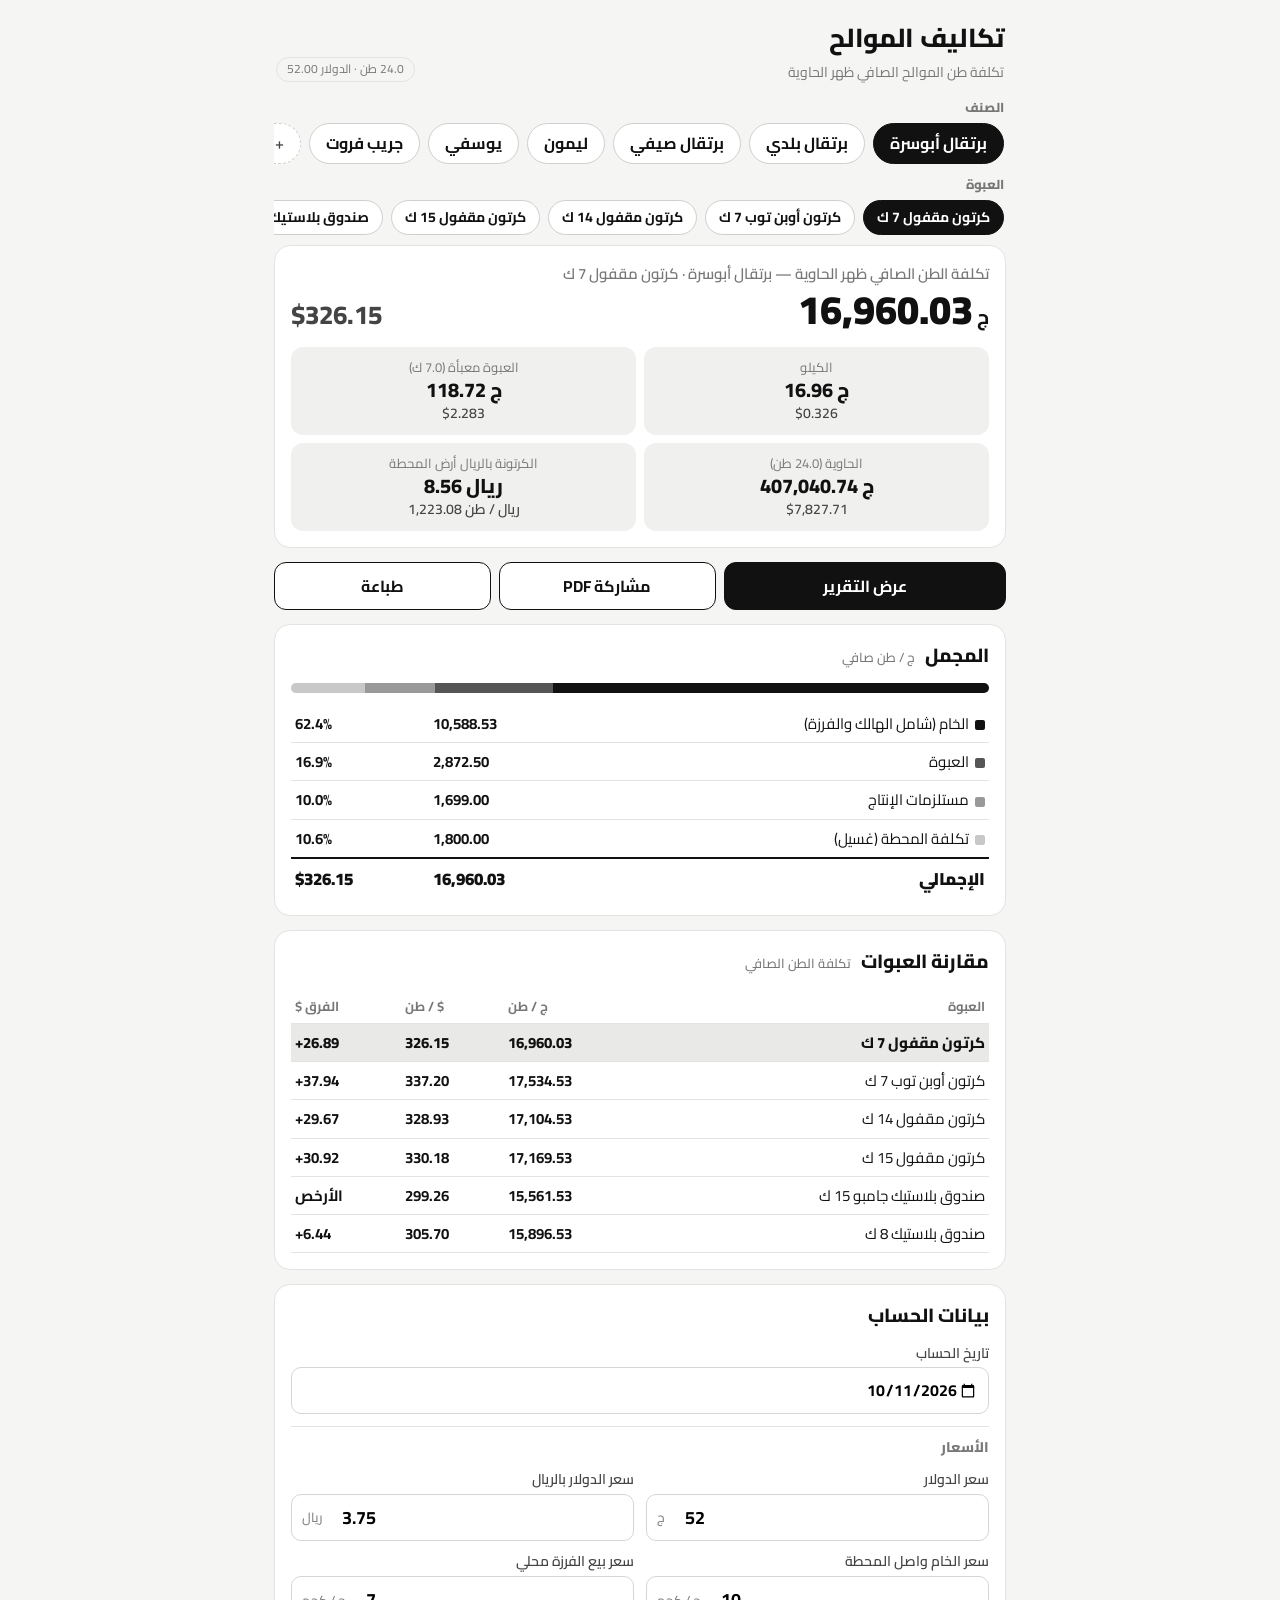
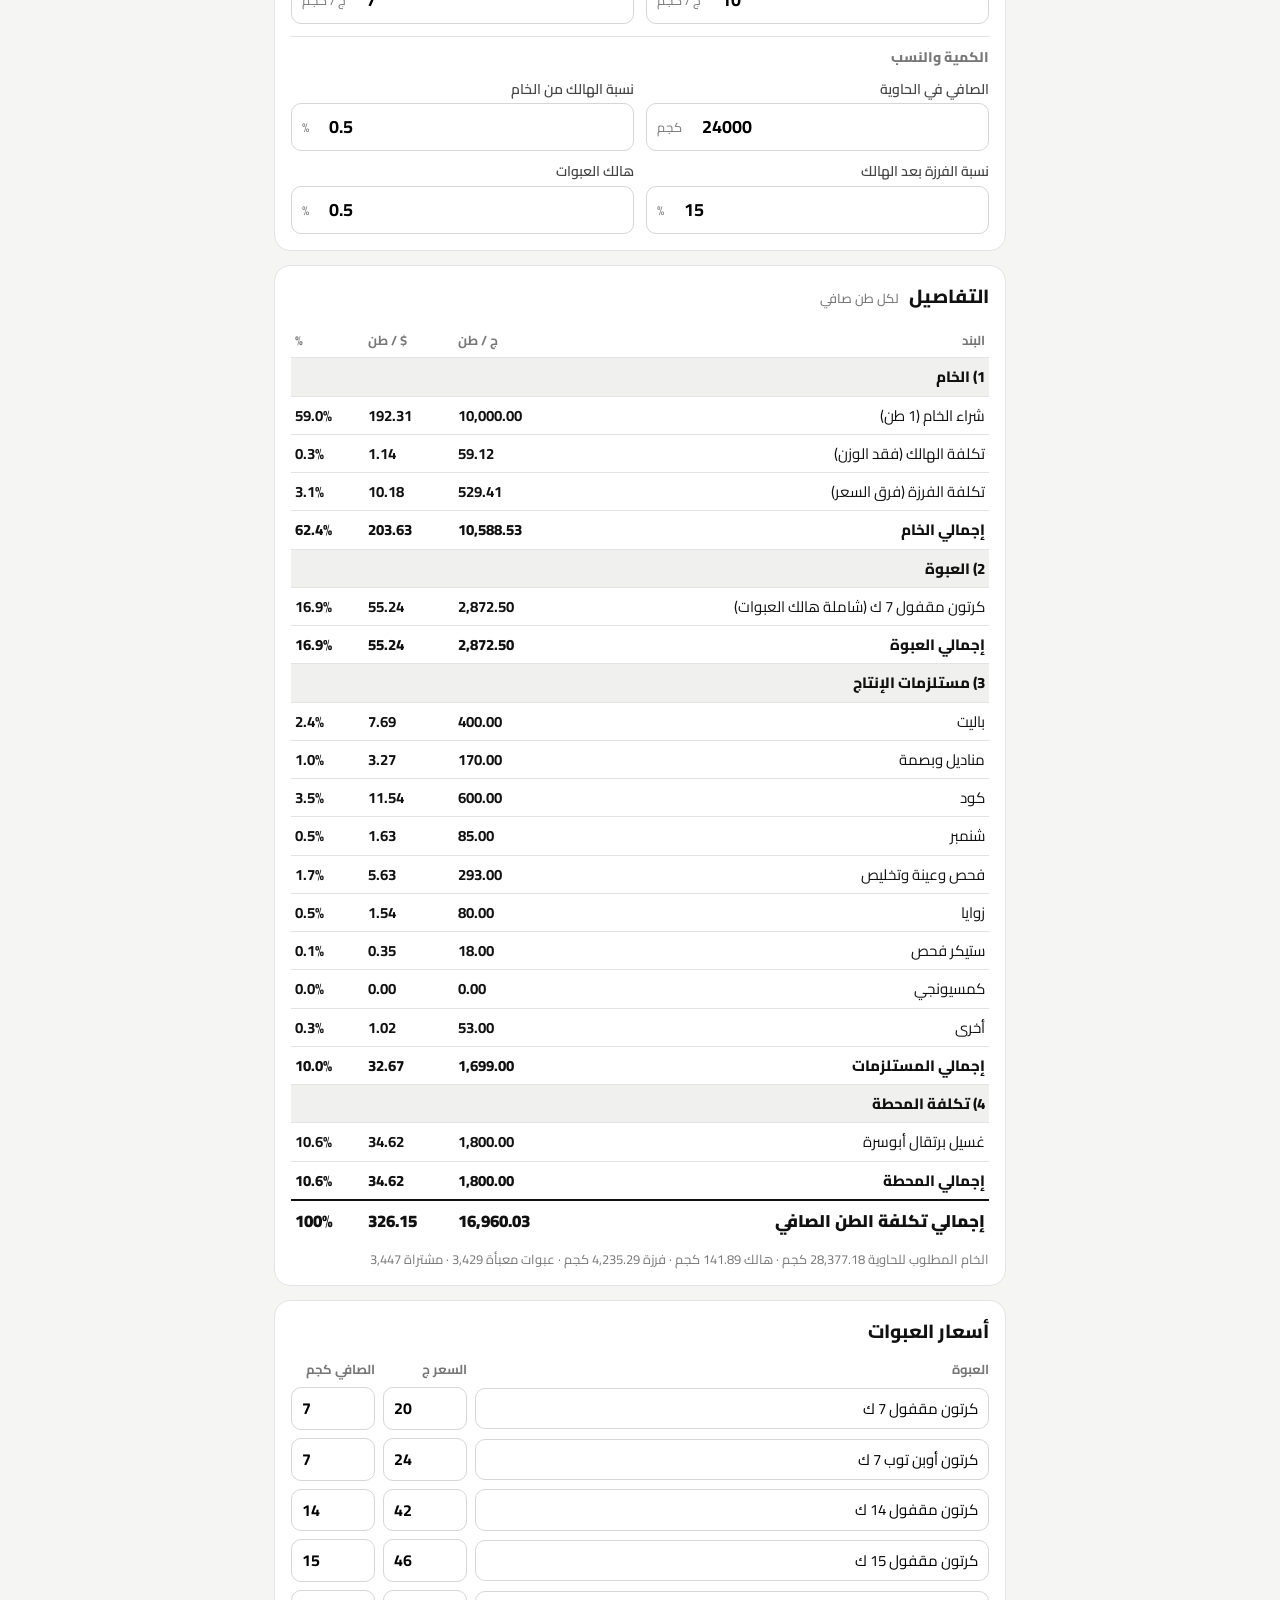
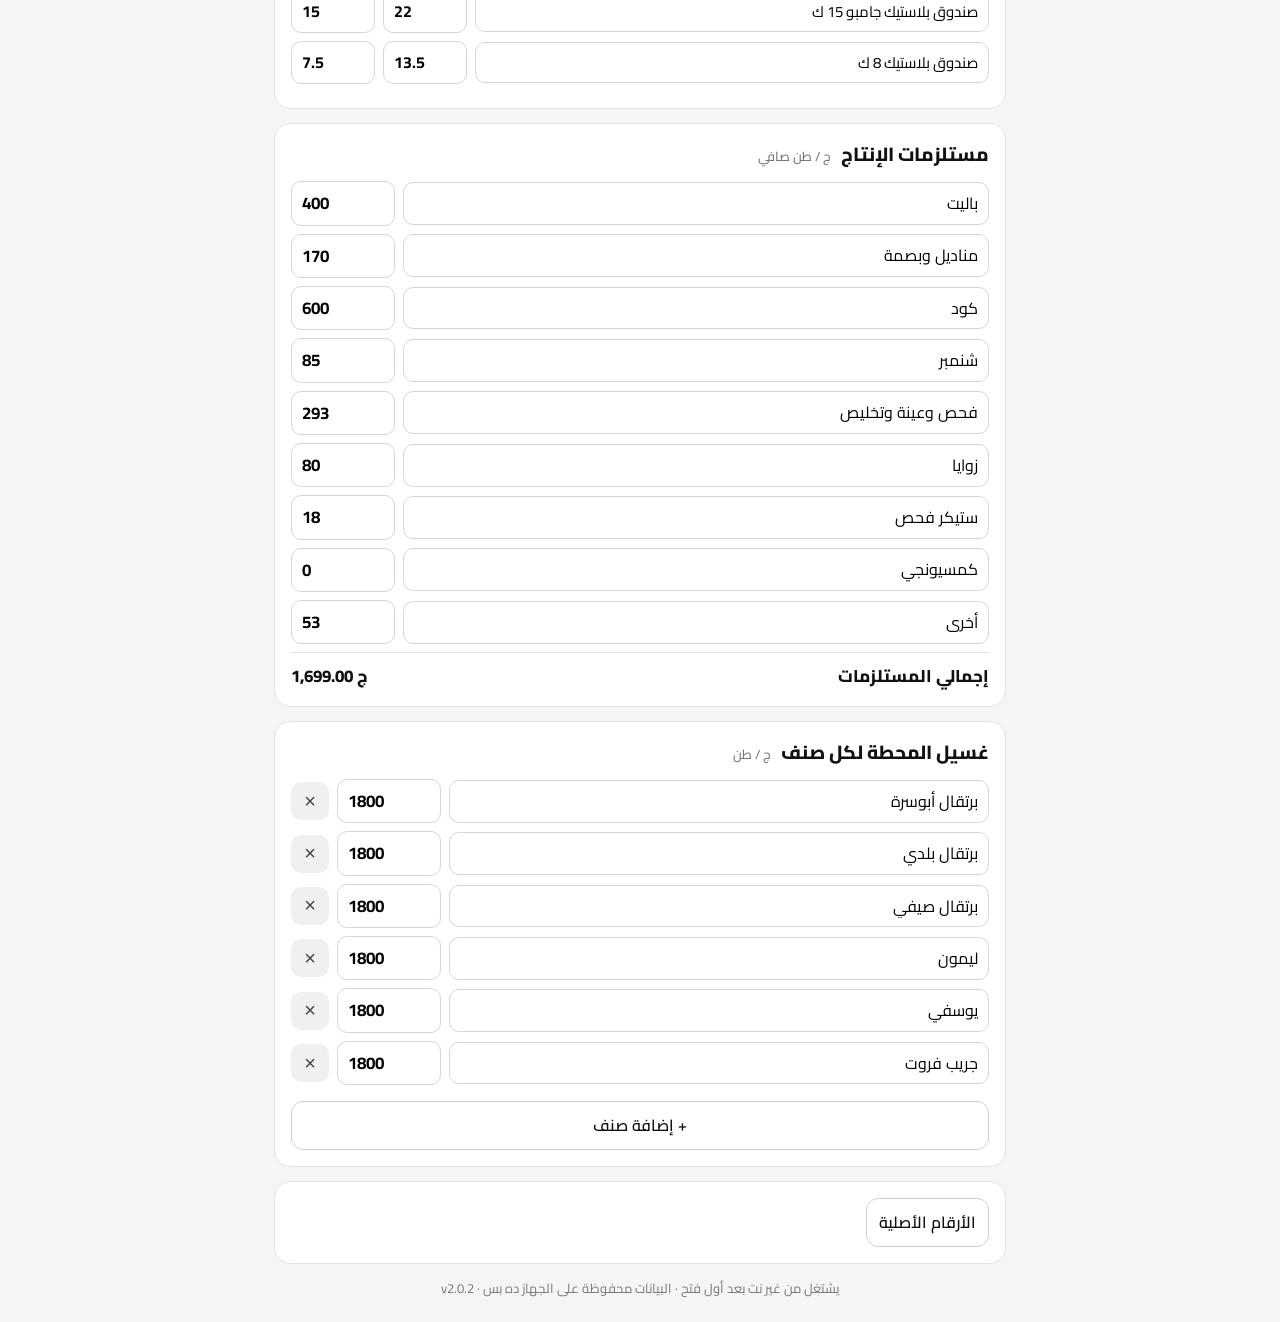
==== index.src.html @ 88e3a134 "v2.0.2: inline CSS+Cairo font in index.html so offline PDF keeps layout; keep invalid entries visibl" ====
<!doctype html>
<html lang="ar" dir="rtl">
<head>
<meta charset="utf-8">
<meta name="viewport" content="width=device-width,initial-scale=1,viewport-fit=cover">
<meta name="robots" content="noindex,nofollow">
<title>تكاليف الموالح</title>
<meta name="theme-color" content="#111111">
<meta name="apple-mobile-web-app-capable" content="yes">
<meta name="mobile-web-app-capable" content="yes">
<meta name="apple-mobile-web-app-status-bar-style" content="black">
<meta name="apple-mobile-web-app-title" content="تكاليف الموالح">
<link rel="manifest" href="manifest.webmanifest">
<link rel="apple-touch-icon" href="icon-180.png">
<link rel="icon" href="icon-192.png">
<link rel="stylesheet" href="style.css">
</head>
<body>
<div id="app">
 <header class="top">
  <div class="brand"><h1>تكاليف الموالح</h1><span class="sub">تكلفة طن الموالح الصافي ظهر الحاوية</span></div>
  <div class="tr"><span id="net" class="net"></span><span id="ls" class="ls"></span></div>
 </header>
 <div class="lblrow">الصنف</div>
 <nav id="vars" class="vars" aria-label="الصنف"></nav>
 <div class="lblrow">العبوة</div>
 <nav id="pkgs" class="vars" aria-label="العبوة"></nav>
 <div id="notice" class="notice" hidden></div>
 <section class="card sum" id="sum"></section>
 <div class="actions">
  <button class="btn pri" id="bReport">عرض التقرير</button>
  <button class="btn" id="bShare">مشاركة PDF</button>
  <button class="btn" id="bPrint">طباعة</button>
 </div>
 <section class="card" id="mojmal"></section>
 <section class="card" id="cmp"></section>
 <section class="card">
  <h2>بيانات الحساب</h2>
  <div class="grid" id="inputs"></div>
 </section>
 <section class="card" id="detail"></section>
 <section class="card">
  <h2>أسعار العبوات</h2>
  <div id="pkt"></div>
 </section>
 <section class="card">
  <h2>مستلزمات الإنتاج <small>ج / طن صافي</small></h2>
  <div id="supt"></div>
 </section>
 <section class="card">
  <h2>غسيل المحطة لكل صنف <small>ج / طن</small></h2>
  <div id="vart"></div>
  <button class="btn ghost wide" id="bAddVar">+ إضافة صنف</button>
 </section>
 <section class="card tools">
  <button class="btn ghost" id="bReset">الأرقام الأصلية</button>
 </section>
 <footer class="foot">يشتغل من غير نت بعد أول فتح · البيانات محفوظة على الجهاز ده بس <span id="ver"></span></footer>
</div>
<div id="rep" class="rep" hidden>
 <div class="repbar">
  <button class="btn" id="rClose">رجوع</button>
  <select id="rMode" class="btn sel" aria-label="نوع التقرير"><option value="full">التقرير الكامل</option><option value="m">المجمل (صفحة)</option></select>
  <button class="btn pri" id="rShare">مشاركة PDF</button>
  <button class="btn" id="rPrint">طباعة</button>
 </div>
 <div id="pages" class="pages"></div>
</div>
<div id="busy" class="busy" hidden><div>بيجهز الـ PDF…</div></div>
<script src="core.js"></script>
<script src="app.js"></script>
<script>
if('serviceWorker' in navigator){window.addEventListener('load',function(){navigator.serviceWorker.register('sw.js').then(function(r){r.update&&r.update();setInterval(function(){r.update()},3600000)});var had=!!navigator.serviceWorker.controller;navigator.serviceWorker.addEventListener('controllerchange',function(){if(had&&!window.__rl){window.__rl=1;location.reload()}})})}
</script>
</body>
</html>
---- style.css ----
[hidden]{display:none!important}
@font-face{font-family:'Cairo';font-style:normal;font-weight:200 1000;font-display:swap;src:url(fonts/cairo-arabic.woff2) format('woff2');unicode-range:U+0600-06FF,U+0750-077F,U+0870-08FF,U+200C-200E,U+2010-2011,U+204F,U+2E41,U+FB50-FDFF,U+FE70-FEFC}
@font-face{font-family:'Cairo';font-style:normal;font-weight:200 1000;font-display:swap;src:url(fonts/cairo-latin-ext.woff2) format('woff2');unicode-range:U+0100-02BA,U+02BD-02C5,U+02C7-02CC,U+02CE-02D7,U+02DD-02FF,U+1E00-1EFF,U+20A0-20AB,U+20AD-20C4,U+A720-A7FF}
@font-face{font-family:'Cairo';font-style:normal;font-weight:200 1000;font-display:swap;src:url(fonts/cairo-latin.woff2) format('woff2');unicode-range:U+0000-00FF,U+0131,U+0152-0153,U+02BB-02BC,U+02C6,U+02DA,U+02DC,U+2000-206F,U+20AC,U+2122,U+2212,U+2215,U+FEFF,U+FFFD}
:root{--ink:#111;--ink2:#444;--mut:#777;--line:#e3e3e3;--bg:#f5f5f4;--card:#fff;--soft:#f0f0ef}
*{box-sizing:border-box;-webkit-tap-highlight-color:transparent}
html,body{margin:0;background:var(--bg);color:var(--ink);font-family:'Cairo',system-ui,sans-serif;font-size:17px;line-height:1.55}
#app{max-width:760px;margin:0 auto;padding:calc(env(safe-area-inset-top) + 10px) 14px calc(env(safe-area-inset-bottom) + 24px)}
.num,.v{font-variant-numeric:tabular-nums;direction:ltr;unicode-bidi:isolate}
.top{display:flex;align-items:flex-end;justify-content:space-between;gap:10px;padding:8px 2px 12px}
.top h1{margin:0;font-size:26px;font-weight:800;letter-spacing:-.3px}.top .sub{color:var(--mut);font-size:14px}
.net{font-size:12px;color:var(--mut);border:1px solid var(--line);border-radius:20px;padding:2px 10px;white-space:nowrap}
.vars{display:flex;gap:8px;overflow-x:auto;padding:2px 2px 10px;scrollbar-width:none}.vars::-webkit-scrollbar{display:none}
.chip{flex:0 0 auto;border:1.5px solid #cfcfcf;background:#fff;color:var(--ink);border-radius:999px;padding:7px 16px;font:inherit;font-size:16px;font-weight:700}
.chip.on{background:var(--ink);border-color:var(--ink);color:#fff}.chip.add{border-style:dashed;color:var(--ink2);font-weight:600}
.notice{background:#f0f0ef;border:1.5px solid #888;color:#111;border-radius:12px;padding:10px 14px;font-size:15px;margin-bottom:12px}
.card{background:var(--card);border:1px solid var(--line);border-radius:16px;padding:16px;margin-bottom:14px}
.card h2{margin:0 0 12px;font-size:19px;font-weight:800}.card h2 small{font-weight:500;color:var(--mut);font-size:13px;margin-inline-start:6px}
.sum .lbl{color:var(--mut);font-size:15px;font-weight:600}
.sum .big{display:flex;align-items:baseline;justify-content:space-between;gap:8px;flex-wrap:wrap;margin:2px 0 12px}
.sum .egp{font-size:40px;font-weight:900;line-height:1.1}.sum .egp i{font-style:normal;font-size:20px;font-weight:700;margin-inline-start:4px}
.sum .usd{font-size:26px;font-weight:800;color:var(--ink2)}
.kpis{display:grid;grid-template-columns:repeat(3,minmax(0,1fr));gap:8px}
.kpi{background:var(--soft);border-radius:12px;padding:10px 8px;text-align:center}
.kpi b{display:block;font-size:20px;font-weight:800;line-height:1.3}.kpi span{display:block;font-size:13px;color:var(--mut)}.kpi em{display:block;font-style:normal;font-size:14px;color:var(--ink2);font-weight:600}
.actions{display:grid;grid-template-columns:1.3fr 1fr 1fr;gap:8px;margin-bottom:14px}
.btn{font:inherit;font-size:16px;font-weight:700;border:1.5px solid var(--ink);background:#fff;color:var(--ink);border-radius:12px;padding:11px 12px;cursor:pointer}
.btn.pri{background:var(--ink);color:#fff}.btn.ghost{border-color:#cfcfcf;font-weight:600}.btn.wide{width:100%;margin-top:8px}.btn.danger{color:#111;border-color:#111;border-style:dashed}
.grid{display:grid;grid-template-columns:minmax(0,1fr) minmax(0,1fr);gap:10px 12px}
.f label{display:block;font-size:14px;color:var(--ink2);font-weight:600;margin-bottom:3px}
.f .in{display:flex;align-items:center;border:1.5px solid #d6d6d6;border-radius:10px;background:#fff;overflow:hidden}
.f .in:focus-within{border-color:var(--ink)}
.f input{flex:1;min-width:0;width:100%;border:0;outline:0;font:inherit;font-size:18px;font-weight:700;padding:9px 10px;background:transparent;text-align:left;direction:ltr}
.f input.txt{text-align:right;direction:rtl;font-size:16px}
.f .u{color:var(--mut);font-size:13px;padding:0 10px;white-space:nowrap}
.f.full{grid-column:1/-1}.f .hint{font-size:12.5px;color:var(--mut);margin-top:2px}
.sec{grid-column:1/-1;font-size:14px;font-weight:800;color:var(--mut);border-top:1px solid var(--line);padding-top:10px;margin-top:2px}
.sup{display:grid;grid-template-columns:minmax(0,1fr) 104px 38px;gap:8px;align-items:center;margin-bottom:8px}
.sup input{font:inherit;border:1.5px solid #d6d6d6;border-radius:10px;padding:8px 10px;font-size:16px;min-width:0;outline:0}
.sup input:focus{border-color:var(--ink)}.sup input.v{font-weight:700;text-align:left;direction:ltr;font-size:17px}
.sup .x{border:0;background:var(--soft);border-radius:10px;height:38px;font-size:20px;color:var(--ink2);cursor:pointer}
.suptot{display:flex;justify-content:space-between;font-weight:800;border-top:1px solid var(--line);padding-top:10px;margin-top:4px}
.bk table{width:100%;border-collapse:collapse;font-size:15px}.bk td{padding:7px 4px;border-bottom:1px solid var(--line)}.bk td.v{text-align:left;font-weight:700;white-space:nowrap}
.bk tr.g td{font-weight:800;background:var(--soft)}.bk tr.t td{font-weight:900;font-size:17px;border-bottom:0;border-top:2px solid var(--ink)}
.bar{height:10px;border-radius:6px;background:#e7e7e7;overflow:hidden;display:flex;margin:4px 0 12px}.bar i{display:block;height:100%;background:#222}.bar i+i{background:#9a9a9a}
.tools{display:flex;flex-wrap:wrap;gap:8px}
.foot{color:var(--mut);font-size:13px;text-align:center;margin-top:6px}
/* report */
.rep{position:fixed;inset:0;background:#d9d9d7;overflow:auto;z-index:20;-webkit-overflow-scrolling:touch}
.repbar{position:sticky;top:0;z-index:2;display:flex;gap:8px;padding:calc(env(safe-area-inset-top) + 8px) 12px 8px;background:rgba(245,245,244,.96);border-bottom:1px solid var(--line)}
.repbar .btn{flex:1;padding:9px}
.pages{padding:14px 0 40px;display:flex;flex-direction:column;align-items:center;gap:14px}
.pagewrap{width:calc(100vw - 20px);max-width:794px;overflow:hidden}
.page{width:794px;height:1123px;background:#fff;color:#111;padding:36px 44px 50px;position:relative;transform-origin:top right;box-shadow:0 2px 10px rgba(0,0,0,.12);font-size:15px;line-height:1.5;overflow:hidden}
.page .ph{display:flex;justify-content:space-between;align-items:flex-start;border-bottom:2.5px solid #111;padding-bottom:8px;margin-bottom:6px}
.page .ph h1{margin:0;font-size:21px;font-weight:900;line-height:1.35}.page .ph .meta{font-size:14px;color:#555;margin-top:2px}
.page .ph .tag{font-size:12px;color:#555;border:1px solid #bbb;border-radius:14px;padding:2px 10px;white-space:nowrap}
.page h3{font-size:15px;font-weight:800;margin:10px 0 6px;color:#111;display:flex;align-items:center;gap:8px}.page h3:after{content:'';flex:1;height:1px;background:#ddd}
.rsum{display:grid;grid-template-columns:1.25fr 1fr 1fr 1fr;gap:10px}
.rsum .m{border:1px solid #ddd;border-radius:10px;padding:7px 12px}.rsum .m.main{background:#111;color:#fff;border-color:#111}
.rsum .m span{display:block;font-size:12.5px;color:#666;font-weight:600}.rsum .m.main span{color:#ccc}
.rsum .m b{display:block;font-size:21px;font-weight:900;line-height:1.25}.rsum .m.main b{font-size:27px}
.rsum .m em{display:block;font-style:normal;font-size:14px;font-weight:700;color:#444}.rsum .m.main em{color:#ddd;font-size:16px}
.rgrp{display:grid;grid-template-columns:1fr 1fr 1fr;gap:10px}.rgrp .m{border:1px solid #ddd;border-radius:10px;padding:8px 12px}
.rgrp .m span{font-size:13px;color:#666;font-weight:700}.rgrp .m b{display:block;font-size:19px;font-weight:900}.rgrp .m em{font-style:normal;font-size:13px;color:#444;font-weight:600}
.rgrp .m.t{background:#f1f1f0}
.rt{width:100%;border-collapse:collapse;font-size:13px}
.rt th{background:#111;color:#fff;font-weight:700;padding:6px 6px;font-size:12.5px;text-align:center}.rt th:first-child{text-align:right}
.rt td{padding:2.5px 6px;line-height:1.45;border-bottom:1px solid #e6e6e6;text-align:center;font-variant-numeric:tabular-nums}.rt td:first-child{text-align:right}
.rt td.n{direction:ltr}.rt tr.gh td{font-weight:800;background:#f1f1f0;color:#333;font-size:13px}
.rt tr.st td{font-weight:800;border-top:1.5px solid #999;background:#fafafa}.rt tr.gt td{font-weight:900;font-size:15px;background:#111;color:#fff}
.page .note{font-size:12px;color:#555;margin-top:6px;line-height:1.5}
.page .pf{position:absolute;bottom:22px;right:48px;left:48px;font-size:11px;color:#888;display:flex;justify-content:space-between;border-top:1px solid #e4e4e4;padding-top:6px}
.mt td{vertical-align:top;padding:7px 6px}.mt td.fm{text-align:right;color:#333}.mt td.k{font-weight:700;text-align:right}
.page ul{margin:6px 0 0;padding-inline-start:18px;font-size:13.5px;color:#333}.page ul li{margin-bottom:3px}
.busy{position:fixed;inset:0;background:rgba(255,255,255,.75);display:flex;align-items:center;justify-content:center;z-index:50;font-weight:800;font-size:18px}
@media (max-width:420px){.sum .egp{font-size:36px}.kpi b{font-size:18px}.grid{gap:9px 10px}}
@media print{
 @page{size:A4;margin:0}
 html,body{background:#fff}
 #app,.repbar,.busy{display:none!important}
 .rep{position:static;display:block!important;background:#fff;overflow:visible}
 .rep[hidden]{display:block!important}
 .pages{padding:0;gap:0;display:block}
 .pagewrap{width:auto!important;max-width:none;height:auto!important;overflow:visible}
 .page{transform:none!important;box-shadow:none;width:210mm;height:296mm;page-break-after:always;break-after:page}
 .pagewrap:last-child .page{page-break-after:auto;break-after:auto}
 *{-webkit-print-color-adjust:exact;print-color-adjust:exact}
}
.page .pc{width:706px}
.ltr{direction:ltr;unicode-bidi:isolate;display:inline-block}

.f .in.bad,.sup input.bad{border:2px solid #111;background:#e6e6e6}
.err{border:2px solid #111;border-radius:12px;padding:10px 14px;font-size:15px;background:#f0f0ef}.err ul{margin:6px 0 0;padding-inline-start:20px}
body.invalid #bReport,body.invalid #bShare,body.invalid #bPrint{opacity:.45}
.emsg{font-size:13px;font-weight:700;color:#111;margin:3px 2px 6px}
/* citrus additions */
.top .tr{display:flex;flex-direction:column;align-items:flex-end;gap:3px}.ls{font-size:11.5px;color:var(--mut)}
.lblrow{font-size:13px;font-weight:800;color:var(--mut);margin:0 2px 4px}
.chip.sm{font-size:14px;padding:6px 13px}
.kpis{grid-template-columns:repeat(2,minmax(0,1fr))}
.bar i:nth-child(1){background:#111}.bar i:nth-child(2){background:#555}.bar i:nth-child(3){background:#999}.bar i:nth-child(4){background:#c8c8c8}
.sw{display:inline-block;width:10px;height:10px;border-radius:2px;margin-inline-end:6px;vertical-align:middle}.sw.s0{background:#111}.sw.s1{background:#555}.sw.s2{background:#999}.sw.s3{background:#c8c8c8}
.bk tr.h td{font-size:13px;color:var(--mut);font-weight:700}.bk tr.s td{font-weight:800;border-top:1.5px solid #999}.bk tr.sel td{background:#e9e9e8;font-weight:800}
.bk .hint{font-size:13px;color:#777;margin-top:8px}
.trow{display:grid;grid-template-columns:minmax(0,1fr) 84px 84px;gap:8px;align-items:center;margin-bottom:8px}.trow.th span{font-size:13px;color:var(--mut);font-weight:700}
.trow input{font:inherit;border:1.5px solid #d6d6d6;border-radius:10px;padding:8px 10px;font-size:15px;min-width:0;outline:0}.trow input:focus{border-color:var(--ink)}.trow input.v{font-weight:700;text-align:left;direction:ltr;font-size:16px}
.sup:not(.three){grid-template-columns:minmax(0,1fr) 104px}
.trow input.bad{border:2px solid #111;background:#e6e6e6}
.f input[type=date]{text-align:right;font-size:16px}
.repbar .sel{flex:1.2;padding:9px 6px;font-size:14px}
.rsar{display:flex;flex-wrap:wrap;align-items:baseline;gap:6px 12px;border:1px solid #ddd;border-radius:10px;padding:6px 12px;margin-top:8px;font-size:13px}
.rsar span{color:#666;font-weight:700}.rsar b{font-size:17px;font-weight:900}.rsar .sep{color:#bbb}.rsar em{font-style:normal;color:#777;font-size:12px;flex-basis:100%}
.rt tr.sel td{background:#e4e4e4;font-weight:800}.rt.q td{text-align:right}.rt.q td.n{text-align:left;font-weight:700}
.rt td.n{white-space:nowrap}
.page .rt td{padding:3px 6px}
.rsum .m small{display:block;font-size:10.5px;color:#888;font-weight:500;line-height:1.35;margin-top:2px;border-top:1px solid #eee;padding-top:2px}.rsum .m.main small{color:#bbb;border-color:#444}
.pc.p1 .rt{font-size:14.5px}.pc.p1 .rt td{padding:6px 6px}.pc.p1 .rt th{font-size:13.5px;padding:7px 6px}.pc.p1 h3{font-size:16.5px;margin:16px 0 8px}
.pc.p1 .rsum .m{padding:9px 12px}.pc.p1 .rsar{padding:9px 14px;font-size:14px}.pc.p1 .rsar b{font-size:19px}.pc.p1 .note{font-size:13px}
.rt.q td.q2{text-align:right;font-weight:700}
.page ul{list-style:none;padding-inline-start:4px}.page ul li:before{content:'•';margin-inline-end:6px;font-weight:900}
.bk td.vh{text-align:left;white-space:nowrap}
.repbar{gap:6px;padding-left:8px;padding-right:8px}.repbar .btn{font-size:14px;padding:9px 4px;white-space:nowrap}
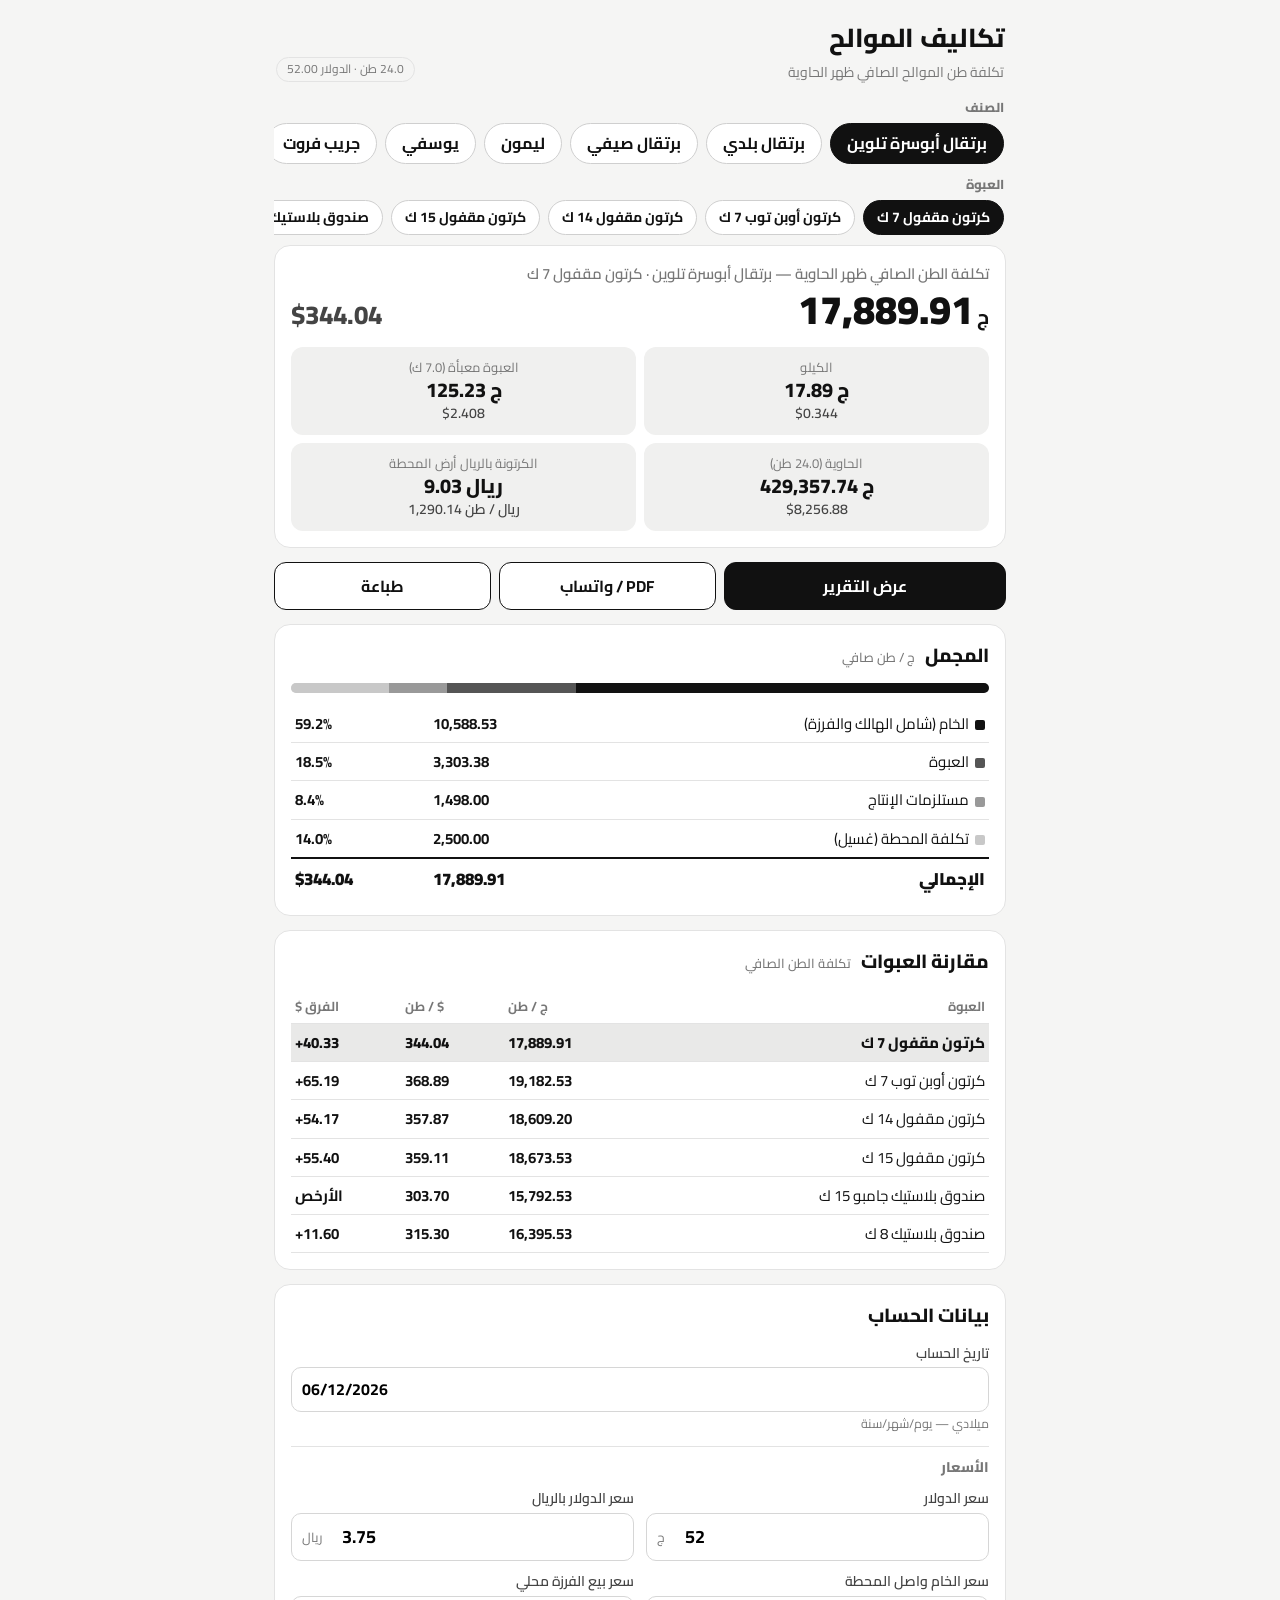
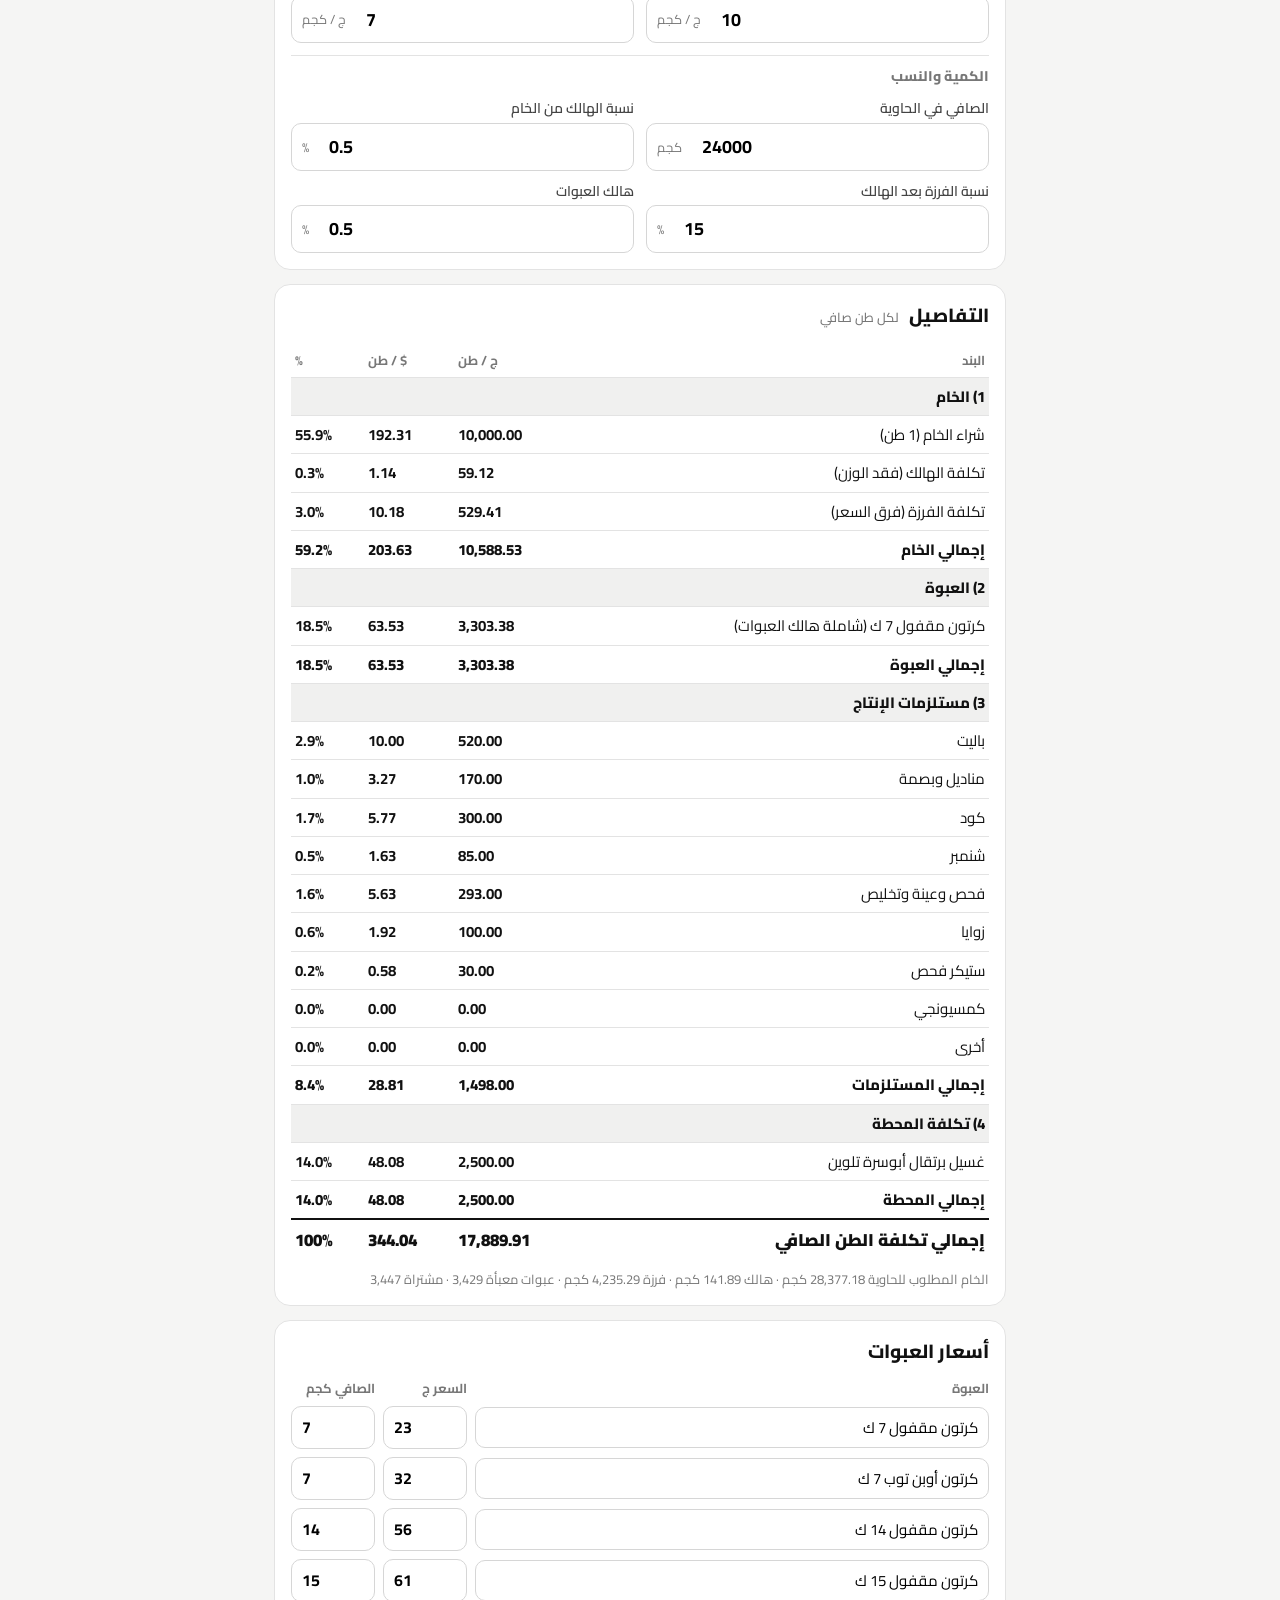
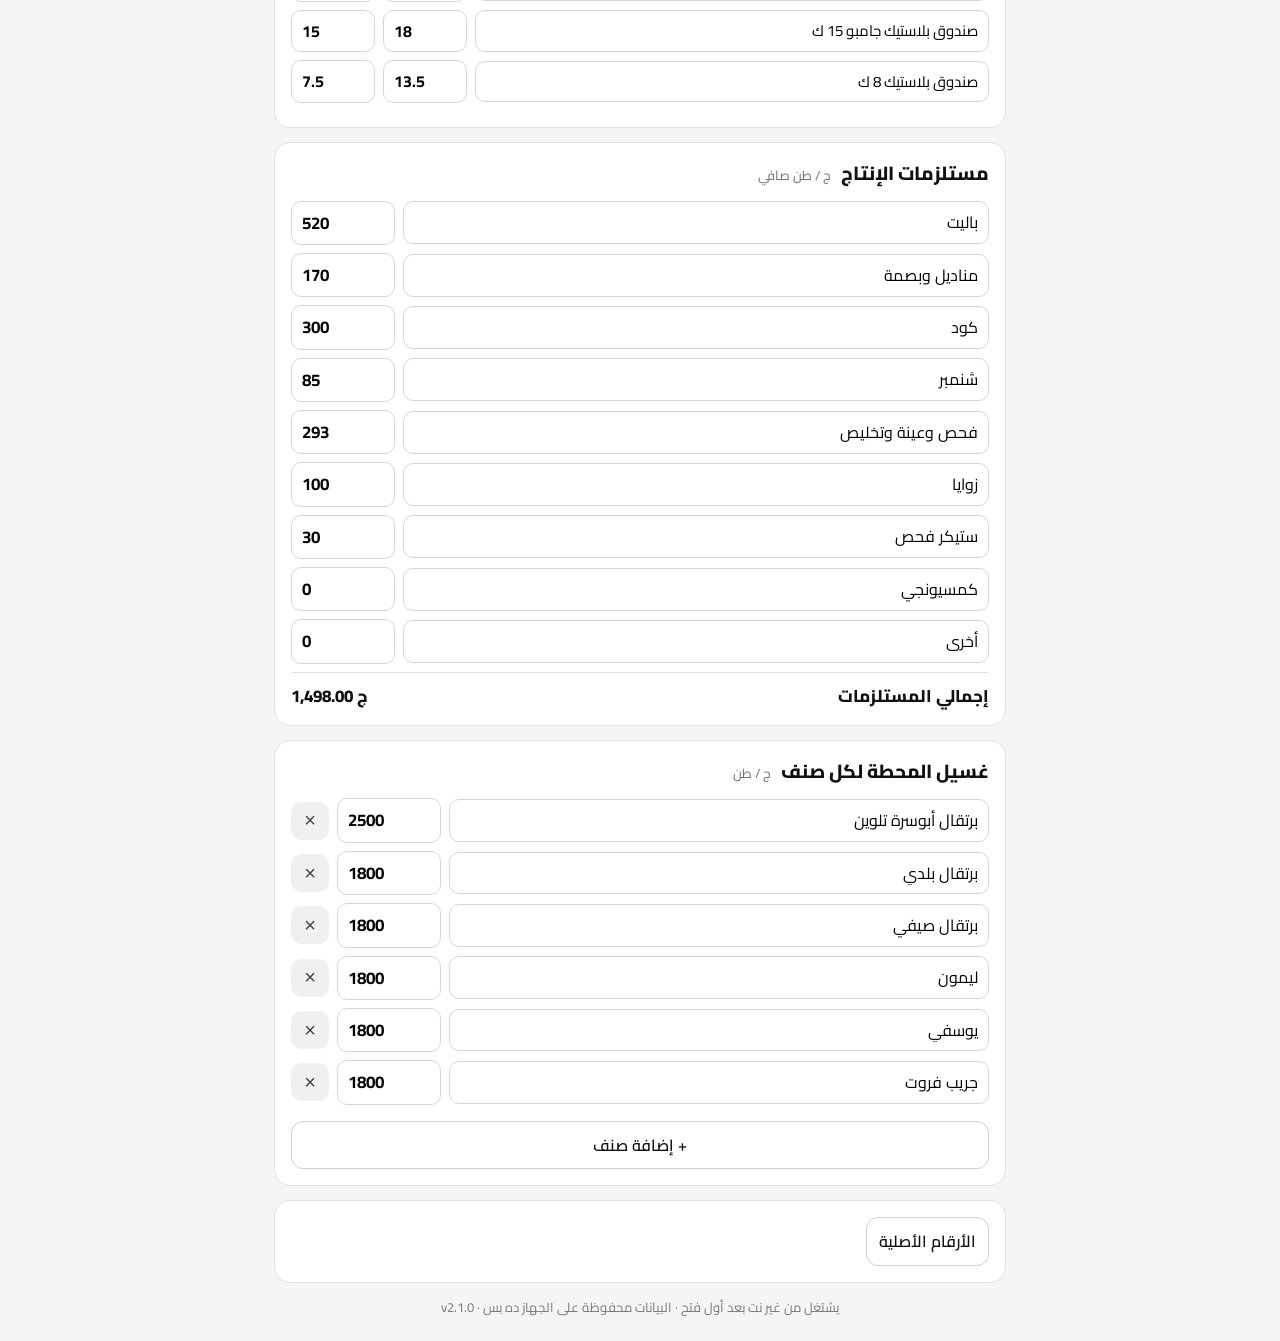
==== commit e31397fa: "PDF: in-app preview + direct WhatsApp share (Web Share files), no automatic download/save" ====
--- a/index.src.html
+++ b/index.src.html
@@ -29,7 +29,7 @@
  <section class="card sum" id="sum"></section>
  <div class="actions">
   <button class="btn pri" id="bReport">عرض التقرير</button>
-  <button class="btn" id="bShare">مشاركة PDF</button>
+  <button class="btn" id="bShare">PDF / واتساب</button>
   <button class="btn" id="bPrint">طباعة</button>
  </div>
  <section class="card" id="mojmal"></section>
@@ -61,13 +61,14 @@
  <div class="repbar">
   <button class="btn" id="rClose">رجوع</button>
   <select id="rMode" class="btn sel" aria-label="نوع التقرير"><option value="full">التقرير الكامل</option><option value="m">المجمل (صفحة)</option></select>
-  <button class="btn pri" id="rShare">مشاركة PDF</button>
+  <button class="btn pri" id="rShare">PDF / واتساب</button>
   <button class="btn" id="rPrint">طباعة</button>
  </div>
  <div id="pages" class="pages"></div>
 </div>
 <div id="busy" class="busy" hidden><div>بيجهز الـ PDF…</div></div>
 <script src="core.js"></script>
+<script src="pdf-share.js"></script>
 <script src="app.js"></script>
 <script>
 if('serviceWorker' in navigator){window.addEventListener('load',function(){navigator.serviceWorker.register('sw.js').then(function(r){r.update&&r.update();setInterval(function(){r.update()},3600000)});var had=!!navigator.serviceWorker.controller;navigator.serviceWorker.addEventListener('controllerchange',function(){if(had&&!window.__rl){window.__rl=1;location.reload()}})})}
--- a/style.css
+++ b/style.css
@@ -107,7 +107,7 @@
 .trow input{font:inherit;border:1.5px solid #d6d6d6;border-radius:10px;padding:8px 10px;font-size:15px;min-width:0;outline:0}.trow input:focus{border-color:var(--ink)}.trow input.v{font-weight:700;text-align:left;direction:ltr;font-size:16px}
 .sup:not(.three){grid-template-columns:minmax(0,1fr) 104px}
 .trow input.bad{border:2px solid #111;background:#e6e6e6}
-.f input[type=date]{text-align:right;font-size:16px}
+.f input[data-date]{font-size:16px}
 .repbar .sel{flex:1.2;padding:9px 6px;font-size:14px}
 .rsar{display:flex;flex-wrap:wrap;align-items:baseline;gap:6px 12px;border:1px solid #ddd;border-radius:10px;padding:6px 12px;margin-top:8px;font-size:13px}
 .rsar span{color:#666;font-weight:700}.rsar b{font-size:17px;font-weight:900}.rsar .sep{color:#bbb}.rsar em{font-style:normal;color:#777;font-size:12px;flex-basis:100%}
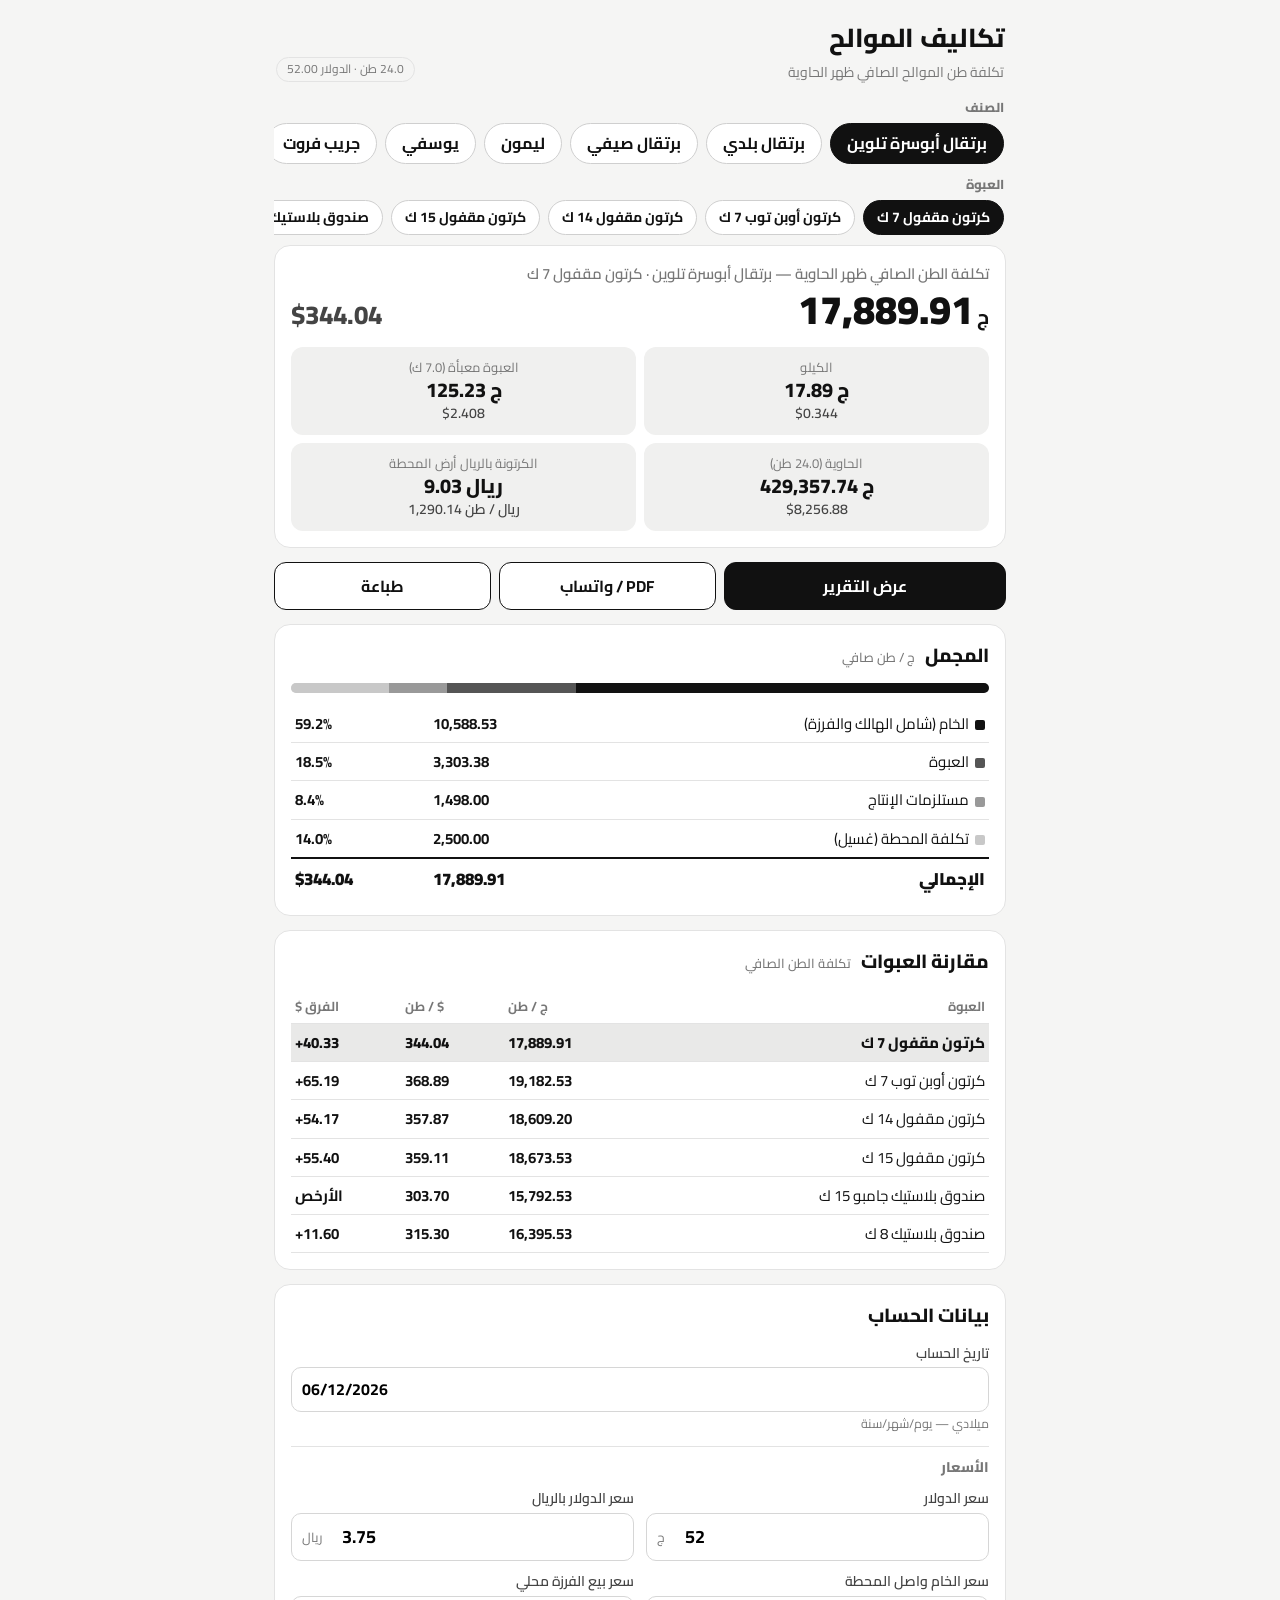
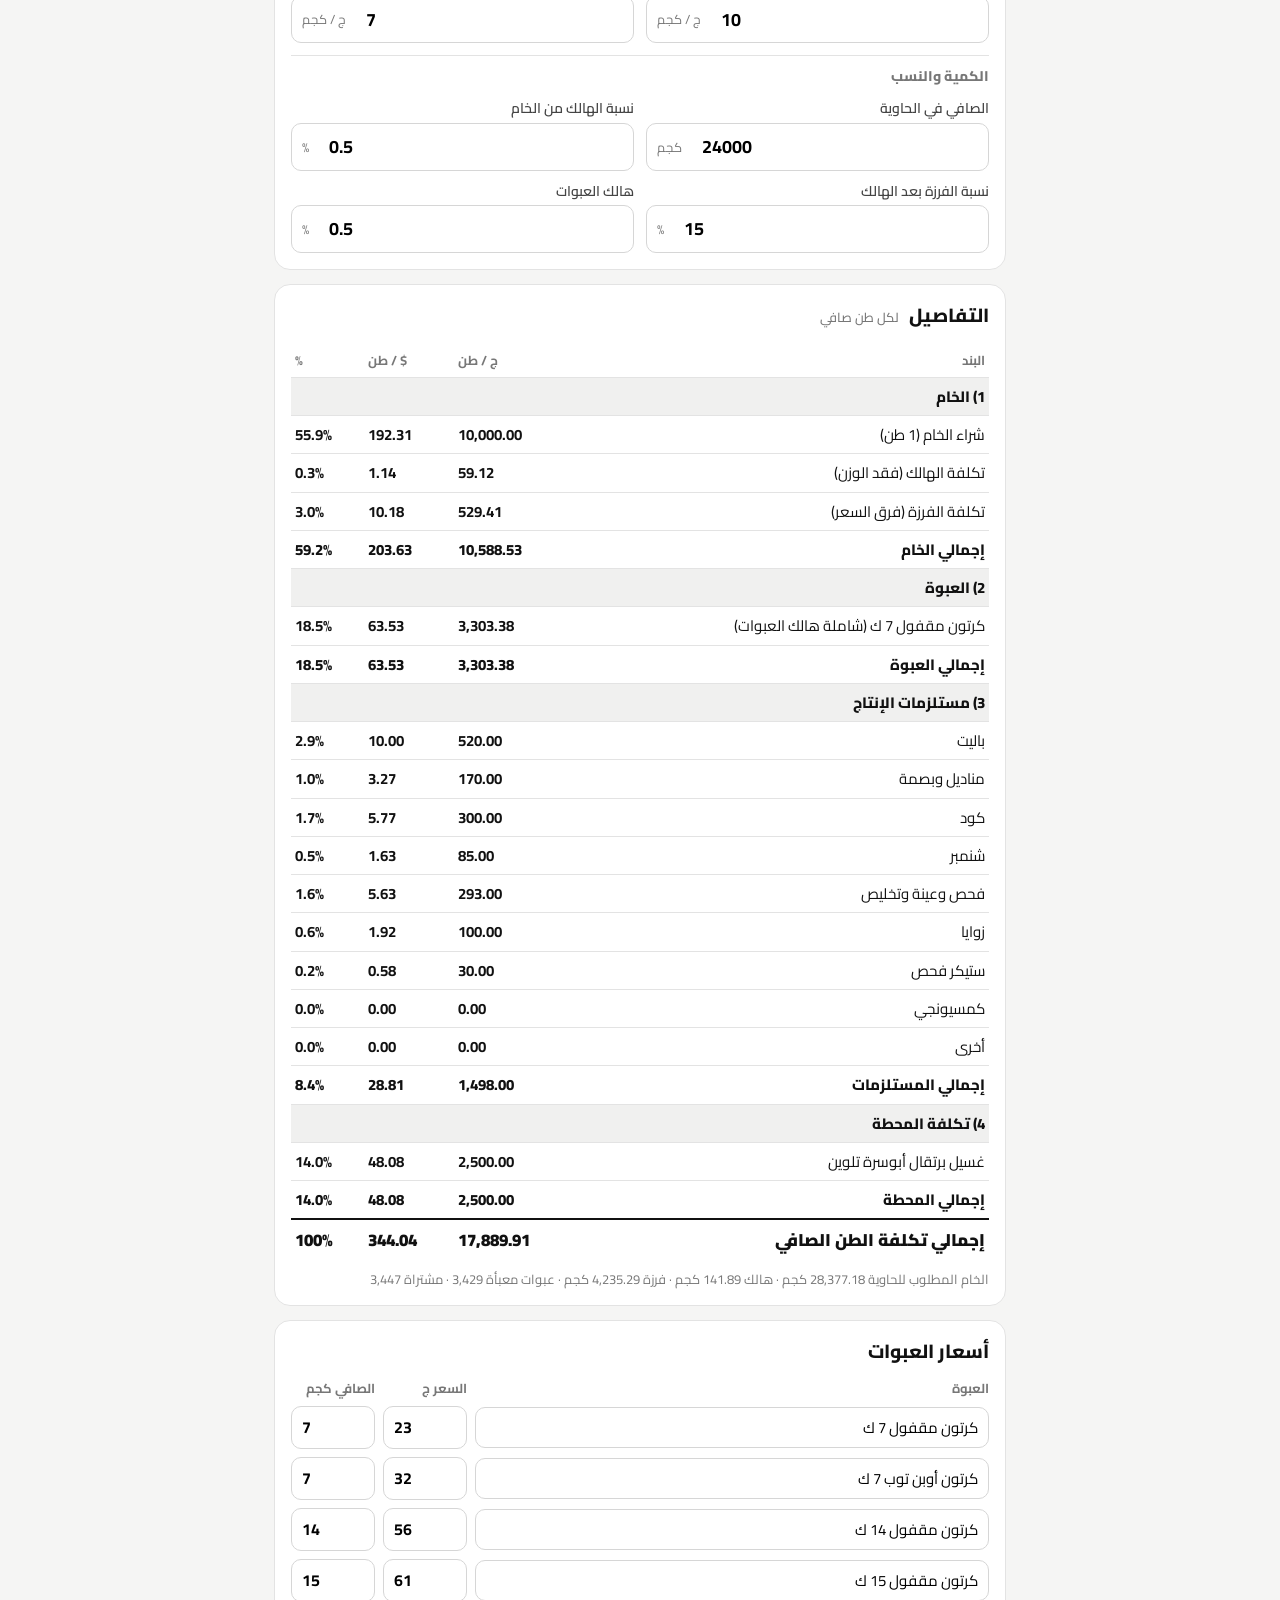
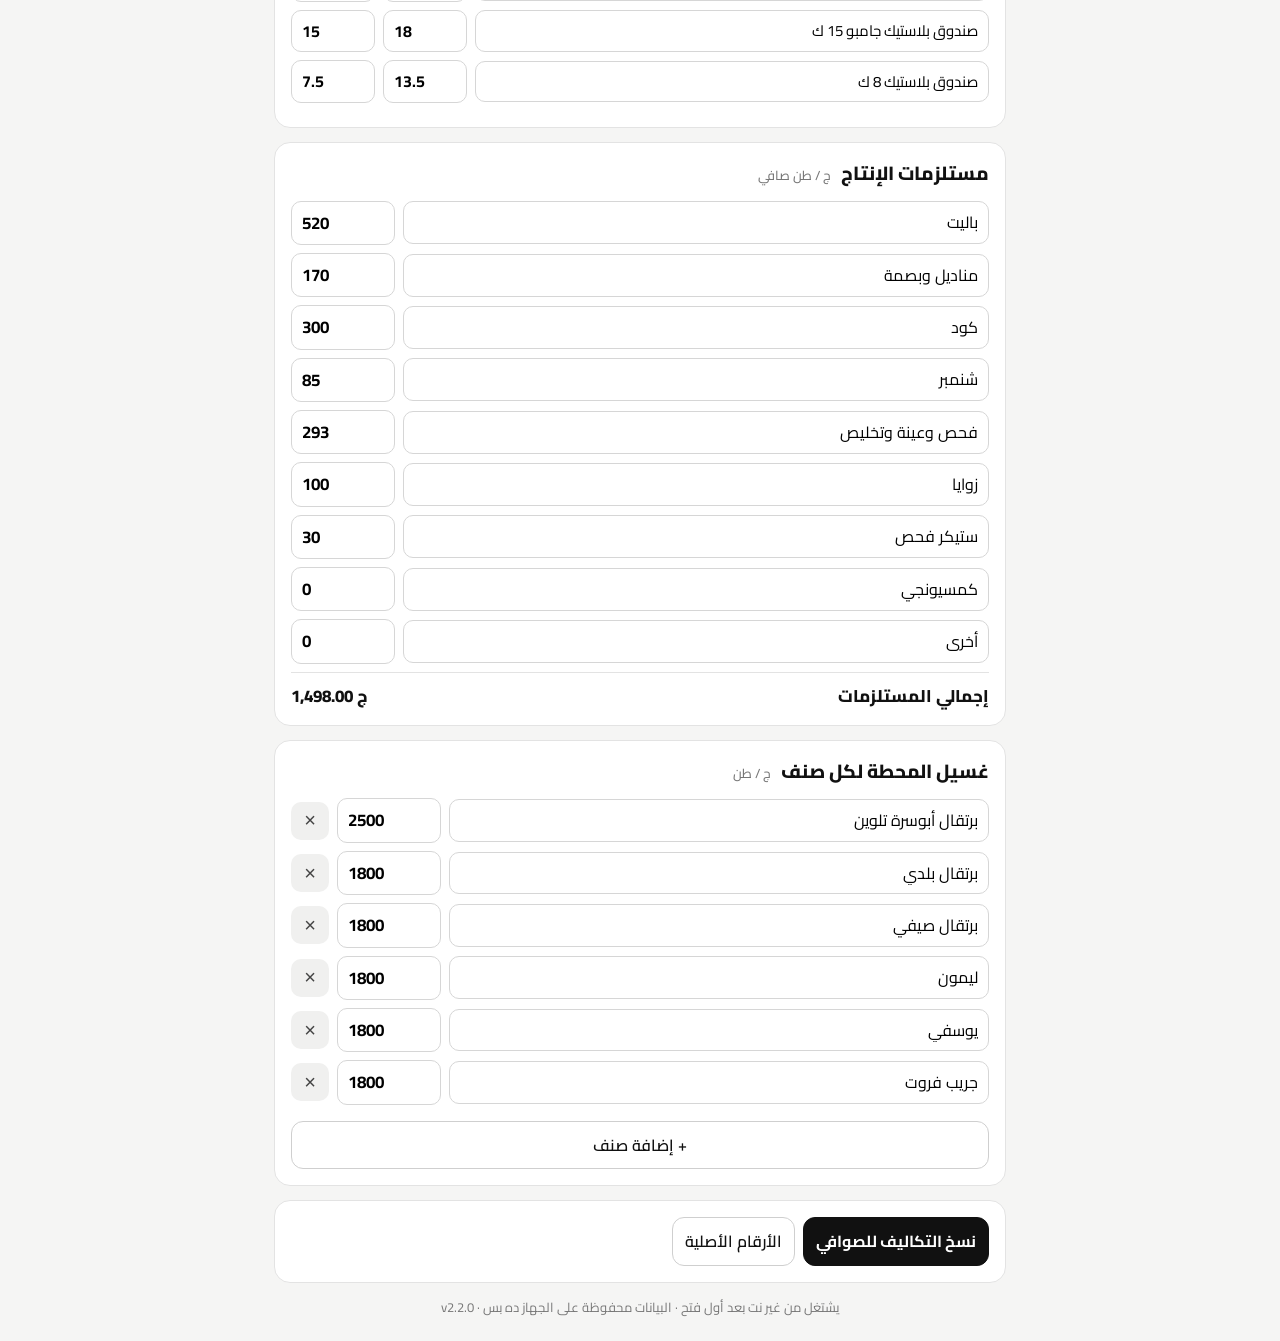
==== commit b5327e77: "Preview v2.2.0: «نسخ التكاليف للصوافي» copies COSTS1 text (pack prices, supplies, wash, loss/cull, r" ====
--- a/index.src.html
+++ b/index.src.html
@@ -53,6 +53,7 @@
   <button class="btn ghost wide" id="bAddVar">+ إضافة صنف</button>
  </section>
  <section class="card tools">
+  <button class="btn pri" id="bToSawafi">نسخ التكاليف للصوافي</button>
   <button class="btn ghost" id="bReset">الأرقام الأصلية</button>
  </section>
  <footer class="foot">يشتغل من غير نت بعد أول فتح · البيانات محفوظة على الجهاز ده بس <span id="ver"></span></footer>
@@ -70,6 +71,7 @@
 <script src="core.js"></script>
 <script src="pdf-share.js"></script>
 <script src="app.js"></script>
+<script src="to-sawafi.js"></script>
 <script>
 if('serviceWorker' in navigator){window.addEventListener('load',function(){navigator.serviceWorker.register('sw.js').then(function(r){r.update&&r.update();setInterval(function(){r.update()},3600000)});var had=!!navigator.serviceWorker.controller;navigator.serviceWorker.addEventListener('controllerchange',function(){if(had&&!window.__rl){window.__rl=1;location.reload()}})})}
 </script>
